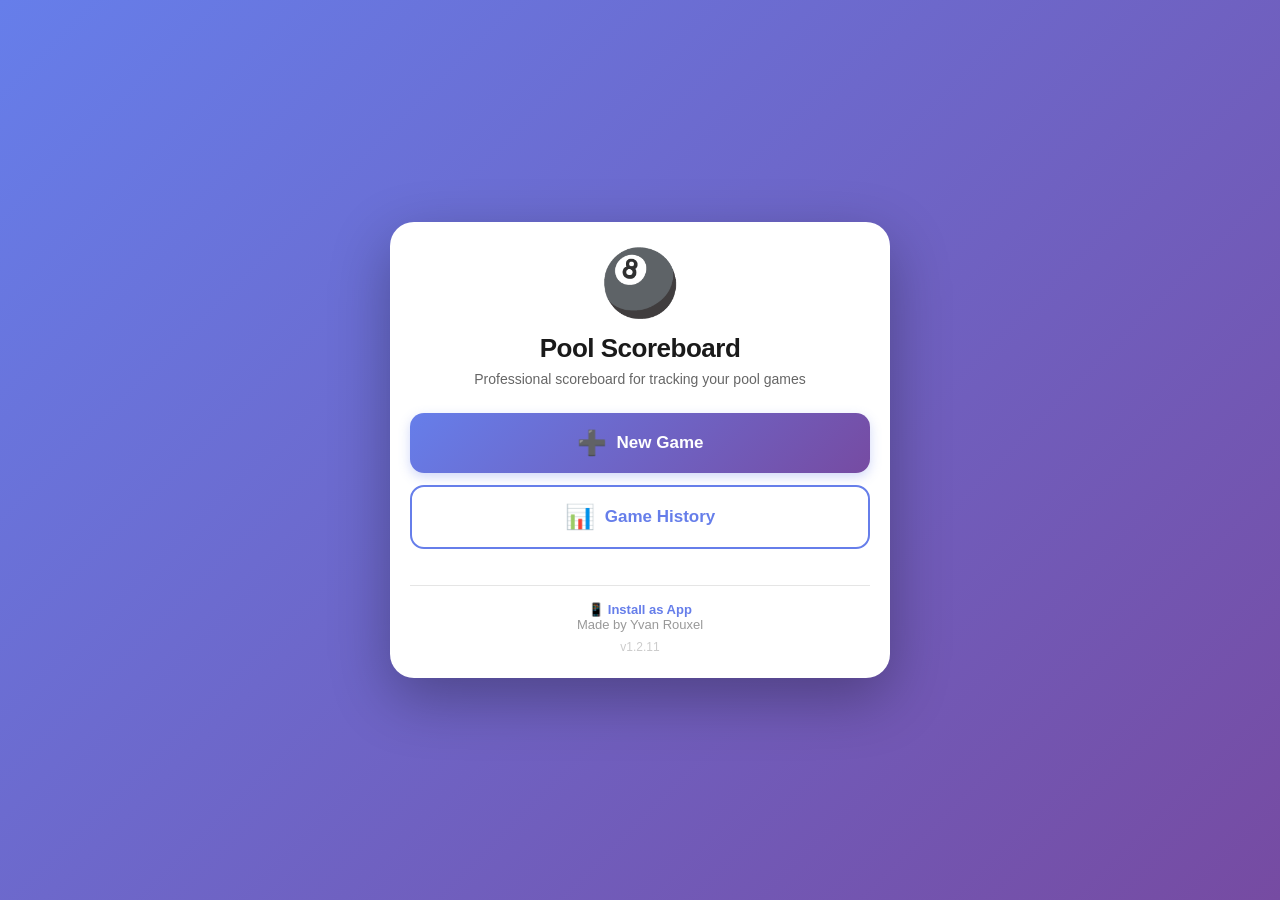
==== index.html @ b5372b84 "Bump version to v1.2.11" ====
<!DOCTYPE html>
<html lang="en">
<head>
    <meta charset="UTF-8">
    <meta name="viewport" content="width=device-width, initial-scale=1.0, viewport-fit=cover">
    <title>Pool Scoreboard</title>
    <meta name="description" content="Professional pool scoreboard for tracking 8-ball, 9-ball, 10-ball, and more">
    <meta name="author" content="Yvan Rouxel">
    <meta name="theme-color" content="#667eea">
    <link rel="manifest" href="manifest.json">
    <link rel="apple-touch-icon" href="icon-192.png">
    <link rel="stylesheet" href="shared.css">
    <style>
        body {
            font-family: -apple-system, BlinkMacSystemFont, 'Segoe UI', Roboto, 'Helvetica Neue', Arial, sans-serif;
            background: linear-gradient(135deg, #667eea 0%, #764ba2 100%);
            height: 100vh;
            height: 100dvh;
            display: flex;
            justify-content: center;
            align-items: center;
            padding: 16px;
            overflow: hidden;
        }
        
        .container {
            background: white;
            border-radius: 24px;
            padding: 24px 20px;
            width: 100%;
            max-width: 500px;
            box-shadow: 0 20px 60px rgba(0,0,0,0.3);
            display: flex;
            flex-direction: column;
            justify-content: center;
        }
        
        .logo {
            text-align: center;
            font-size: 64px;
            margin-bottom: 12px;
        }
        
        h1 {
            color: #1a1a1a;
            text-align: center;
            font-size: 26px;
            font-weight: 700;
            letter-spacing: -0.5px;
            margin-bottom: 6px;
        }
        
        .subtitle {
            text-align: center;
            color: #666;
            margin-bottom: 24px;
            font-size: 14px;
            line-height: 1.3;
        }
        
        .button {
            width: 100%;
            padding: 16px;
            border-radius: 14px;
            border: none;
            font-size: 17px;
            font-weight: 600;
            cursor: pointer;
            transition: all 0.2s;
            margin-bottom: 12px;
            display: flex;
            align-items: center;
            justify-content: center;
            gap: 10px;
            min-height: 56px;
            box-shadow: 0 4px 12px rgba(102, 126, 234, 0.3);
        }
        
        .button-primary {
            background: linear-gradient(135deg, #667eea 0%, #764ba2 100%);
            color: white;
        }
        
        .button-secondary {
            background: white;
            color: #667eea;
            border: 2px solid #667eea;
            box-shadow: none;
        }
        
        .button:active {
            transform: scale(0.98);
        }
        
        .button-primary:active {
            box-shadow: 0 2px 8px rgba(102, 126, 234, 0.3);
        }
        
        .button-icon {
            font-size: 24px;
        }
        
        .footer {
            margin-top: 24px;
            text-align: center;
            color: #999;
            font-size: 13px;
            padding-top: 16px;
            border-top: 1px solid #e5e5e5;
        }
        
        .install-link {
            color: #667eea;
            text-decoration: none;
            font-weight: 600;
            cursor: pointer;
        }
        
        .install-link:hover {
            text-decoration: underline;
        }
        
        /* Extends the shared .modal rule with page-specific scroll behavior */
        .modal {
            padding: 16px;
            overflow-y: auto;
        }
        
        .modal-content {
            background: white;
            border-radius: 24px;
            padding: 28px;
            max-width: 500px;
            width: 100%;
            max-height: 90vh;
            overflow-y: auto;
        }
        
        .modal-header {
            display: flex;
            justify-content: space-between;
            align-items: center;
            margin-bottom: 20px;
        }
        
        .modal-title {
            font-size: 22px;
            font-weight: 700;
            color: #1a1a1a;
        }
        
        .close-btn {
            background: none;
            border: none;
            font-size: 28px;
            color: #666;
            cursor: pointer;
            padding: 0;
            width: 32px;
            height: 32px;
            display: flex;
            align-items: center;
            justify-content: center;
            border-radius: 50%;
            transition: background 0.2s;
        }
        
        .close-btn:hover {
            background: #f0f0f0;
        }
        
        .platform-section {
            margin-bottom: 24px;
        }
        
        .platform-title {
            font-size: 18px;
            font-weight: 700;
            color: #667eea;
            margin-bottom: 12px;
            display: flex;
            align-items: center;
            gap: 8px;
        }
        
        .instruction-step {
            margin-bottom: 12px;
            padding-left: 24px;
            position: relative;
            line-height: 1.5;
            color: #333;
        }
        
        .step-number {
            position: absolute;
            left: 0;
            top: 0;
            width: 20px;
            height: 20px;
            background: #667eea;
            color: white;
            border-radius: 50%;
            display: flex;
            align-items: center;
            justify-content: center;
            font-size: 12px;
            font-weight: 700;
        }
        
        .note {
            background: #f0f0f0;
            padding: 12px;
            border-radius: 8px;
            margin-top: 16px;
            font-size: 14px;
            color: #666;
            line-height: 1.5;
        }
        
        .icon-example {
            font-size: 20px;
        }
    </style>
</head>
<body>
    <div class="container">
        <div class="logo">🎱</div>
        <h1>Pool Scoreboard</h1>
        <p class="subtitle">Professional scoreboard for tracking your pool games</p>
        
        <button class="button button-primary" onclick="window.location.href='new-game.html'">
            <span class="button-icon">➕</span>
            <span>New Game</span>
        </button>
        
        <button class="button button-secondary" onclick="window.location.href='history.html'">
            <span class="button-icon">📊</span>
            <span>Game History</span>
        </button>
        
        <div class="footer">
            <a class="install-link" onclick="openInstallModal()">📱 Install as App</a>
            <br>
            Made by Yvan Rouxel
            <br>
            <span id="version" style="font-size: 12px; color: #ccc; margin-top: 8px; display: block;">v1.2.11</span>
        </div>
    </div>
    
    <div class="modal" id="installModal">
        <div class="modal-content">
            <div class="modal-header">
                <div class="modal-title">Install as App</div>
                <button class="close-btn" onclick="closeInstallModal()">×</button>
            </div>
            
            <div class="platform-section">
                <div class="platform-title">
                    <span>🍎</span>
                    <span>iOS (iPhone/iPad)</span>
                </div>
                <div class="instruction-step">
                    <div class="step-number">1</div>
                    Open this page in <strong>Safari</strong> browser
                </div>
                <div class="instruction-step">
                    <div class="step-number">2</div>
                    Tap the <strong>Share</strong> button <span class="icon-example">⎋</span> at the bottom of the screen
                </div>
                <div class="instruction-step">
                    <div class="step-number">3</div>
                    Scroll down and tap <strong>"Add to Home Screen"</strong>
                </div>
                <div class="instruction-step">
                    <div class="step-number">4</div>
                    Tap <strong>"Add"</strong> in the top right corner
                </div>
                <div class="note">
                    💡 The app icon will appear on your home screen. Open it like any other app!
                </div>
            </div>
            
            <div class="platform-section">
                <div class="platform-title">
                    <span>🤖</span>
                    <span>Android</span>
                </div>
                <div class="instruction-step">
                    <div class="step-number">1</div>
                    Open this page in <strong>Chrome</strong> browser
                </div>
                <div class="instruction-step">
                    <div class="step-number">2</div>
                    Tap the <strong>three dots menu</strong> <span class="icon-example">⋮</span> in the top right
                </div>
                <div class="instruction-step">
                    <div class="step-number">3</div>
                    Select <strong>"Add to Home screen"</strong> or <strong>"Install app"</strong>
                </div>
                <div class="instruction-step">
                    <div class="step-number">4</div>
                    Confirm by tapping <strong>"Add"</strong> or <strong>"Install"</strong>
                </div>
                <div class="note">
                    💡 You can also tap the install banner that appears at the bottom of the screen!
                </div>
            </div>
        </div>
    </div>
    
    <script>
        const APP_VERSION = '1.2.11';

        function openInstallModal() {
            document.getElementById('installModal').classList.add('show');
        }
        
        function closeInstallModal() {
            document.getElementById('installModal').classList.remove('show');
        }

        document.getElementById('version').textContent = `v${APP_VERSION}`;
        
        // Close modal when clicking outside
        document.getElementById('installModal').addEventListener('click', function(e) {
            if (e.target === this) {
                closeInstallModal();
            }
        });

        // Hide install link if app is already installed (running in standalone mode)
        if (window.matchMedia('(display-mode: standalone)').matches || window.navigator.standalone === true) {
            const installLink = document.querySelector('.install-link');
            if (installLink) {
                installLink.style.display = 'none';
            }
        }
    </script>
    <script src="shared.js"></script>
</body>
</html>
---- shared.css ----
/* Shared base styles used across all Pool Scoreboard pages */

html {
    background: #667eea;
}

* {
    margin: 0;
    padding: 0;
    box-sizing: border-box;
    -webkit-tap-highlight-color: transparent;
}

.back-button {
    position: absolute;
    top: 16px;
    left: 16px;
    width: 44px;
    height: 44px;
    border-radius: 50%;
    background: #667eea;
    color: white;
    border: none;
    font-size: 20px;
    font-weight: bold;
    cursor: pointer;
    display: flex;
    align-items: center;
    justify-content: center;
    box-shadow: 0 2px 8px rgba(0, 0, 0, 0.15);
    transition: all 0.2s;
}

.back-button:active {
    transform: scale(0.95);
    background: #764ba2;
}

.modal {
    display: none;
    position: fixed;
    top: 0;
    left: 0;
    width: 100%;
    height: 100%;
    background: rgba(0, 0, 0, 0.7);
    justify-content: center;
    align-items: center;
    z-index: 1000;
}

.modal.show {
    display: flex;
}

.modal-buttons {
    display: flex;
    gap: 12px;
}

.modal-btn {
    flex: 1;
    padding: 16px;
    border-radius: 12px;
    border: none;
    font-size: 16px;
    font-weight: 600;
    cursor: pointer;
}

.modal-btn-secondary {
    background: #e5e5e5;
    color: #333;
}
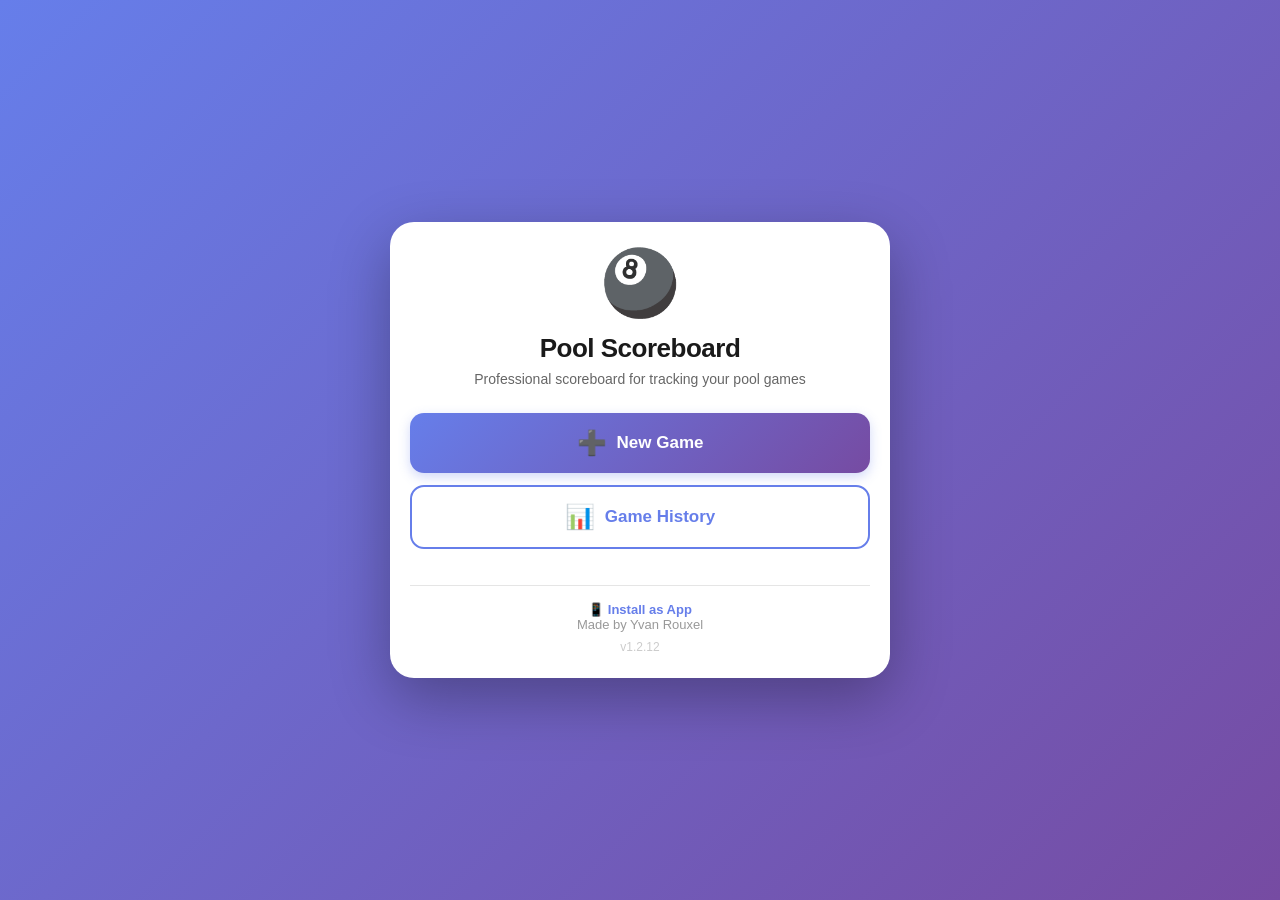
==== commit 8d4e7e9a: "Bump version to v1.2.12" ====
--- a/index.html
+++ b/index.html
@@ -243,7 +243,7 @@
             <br>
             Made by Yvan Rouxel
             <br>
-            <span id="version" style="font-size: 12px; color: #ccc; margin-top: 8px; display: block;">v1.2.11</span>
+            <span id="version" style="font-size: 12px; color: #ccc; margin-top: 8px; display: block;">v1.2.12</span>
         </div>
     </div>
     
@@ -309,7 +309,7 @@
     </div>
     
     <script>
-        const APP_VERSION = '1.2.11';
+        const APP_VERSION = '1.2.12';
 
         function openInstallModal() {
             document.getElementById('installModal').classList.add('show');
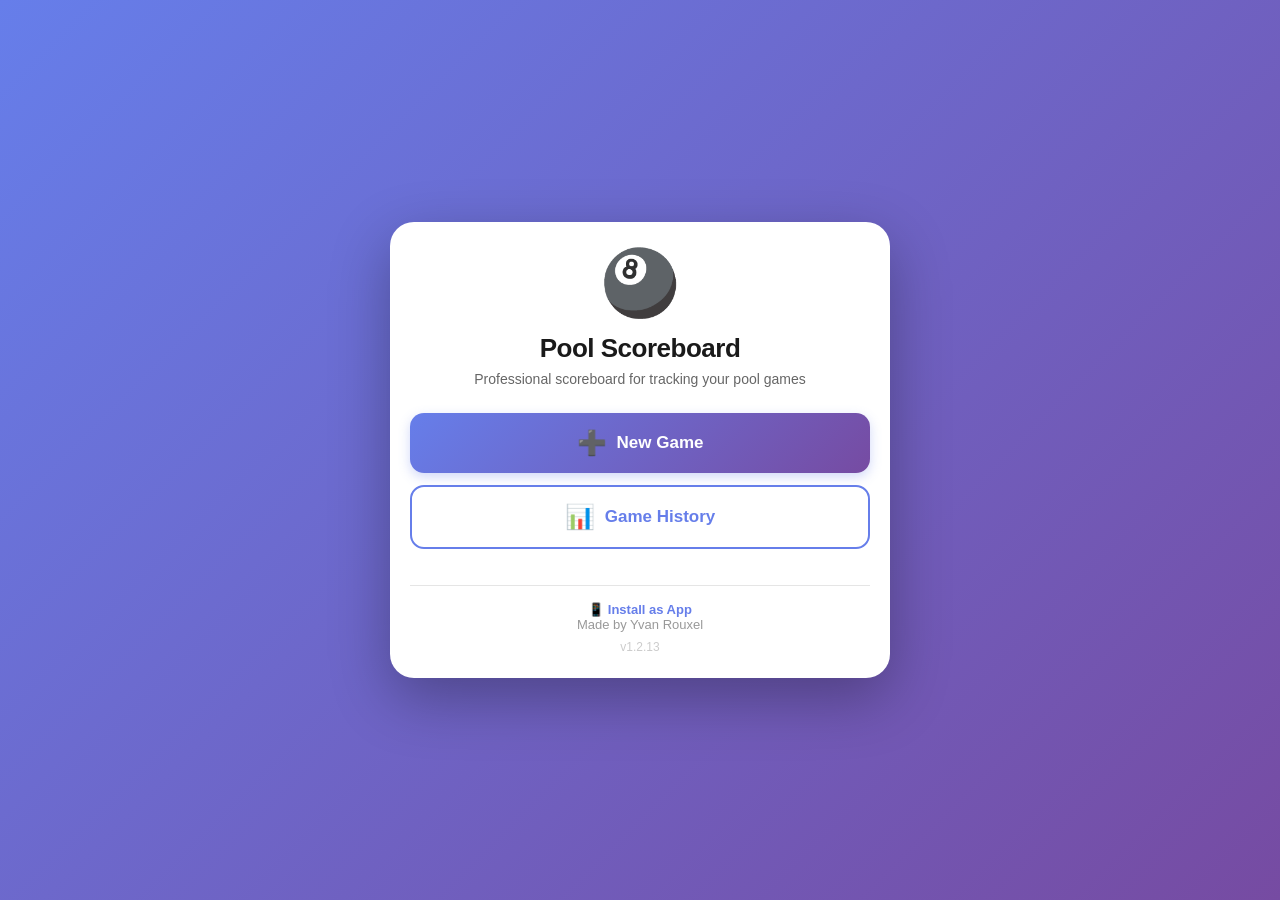
==== commit 7f50b7db: "Bump version to v1.2.13" ====
--- a/index.html
+++ b/index.html
@@ -243,7 +243,7 @@
             <br>
             Made by Yvan Rouxel
             <br>
-            <span id="version" style="font-size: 12px; color: #ccc; margin-top: 8px; display: block;">v1.2.12</span>
+            <span id="version" style="font-size: 12px; color: #ccc; margin-top: 8px; display: block;">v1.2.13</span>
         </div>
     </div>
     
@@ -309,7 +309,7 @@
     </div>
     
     <script>
-        const APP_VERSION = '1.2.12';
+        const APP_VERSION = '1.2.13';
 
         function openInstallModal() {
             document.getElementById('installModal').classList.add('show');
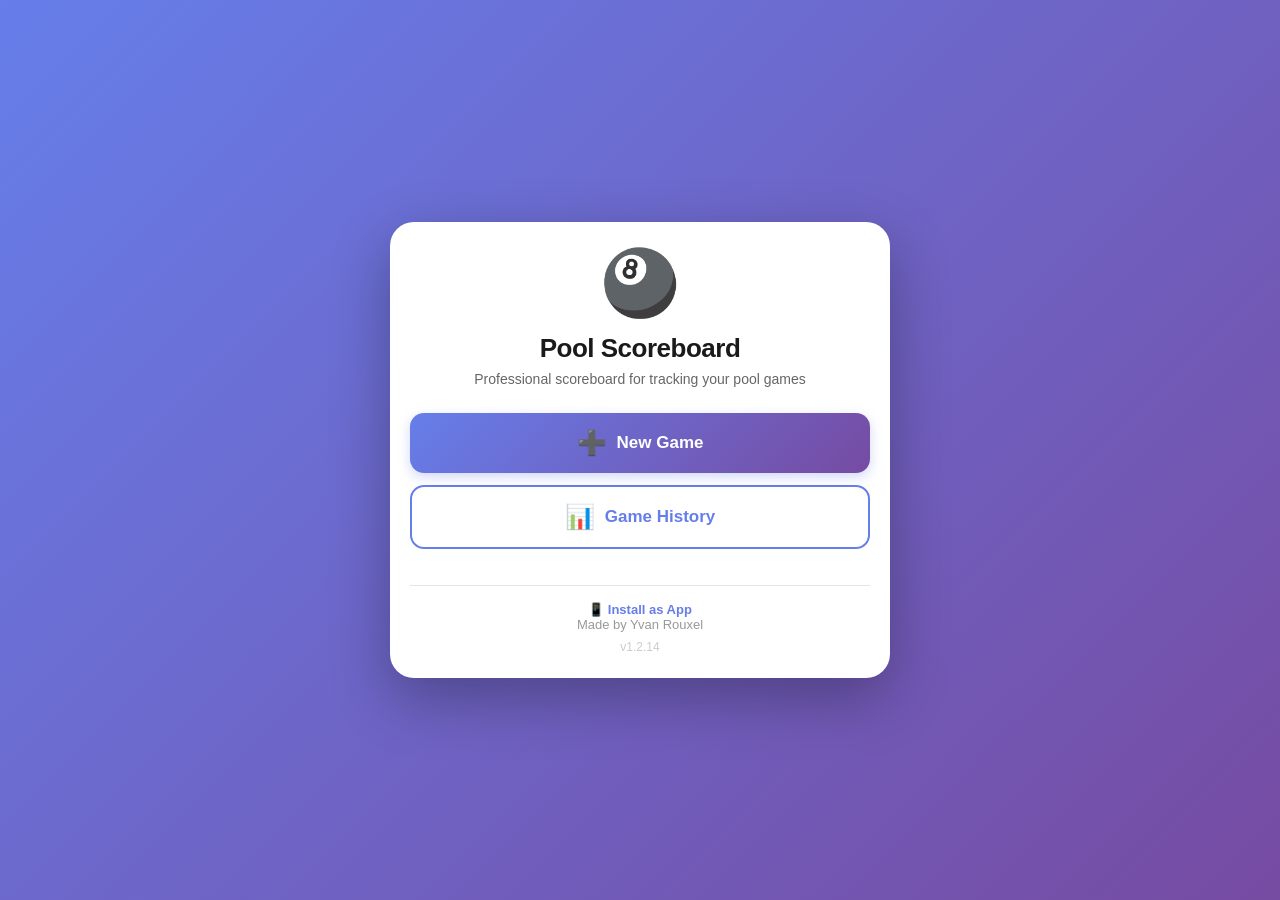
==== commit d00d1e6a: "Bump version to v1.2.14" ====
--- a/index.html
+++ b/index.html
@@ -243,7 +243,7 @@
             <br>
             Made by Yvan Rouxel
             <br>
-            <span id="version" style="font-size: 12px; color: #ccc; margin-top: 8px; display: block;">v1.2.13</span>
+            <span id="version" style="font-size: 12px; color: #ccc; margin-top: 8px; display: block;">v1.2.14</span>
         </div>
     </div>
     
@@ -309,7 +309,7 @@
     </div>
     
     <script>
-        const APP_VERSION = '1.2.13';
+        const APP_VERSION = '1.2.14';
 
         function openInstallModal() {
             document.getElementById('installModal').classList.add('show');
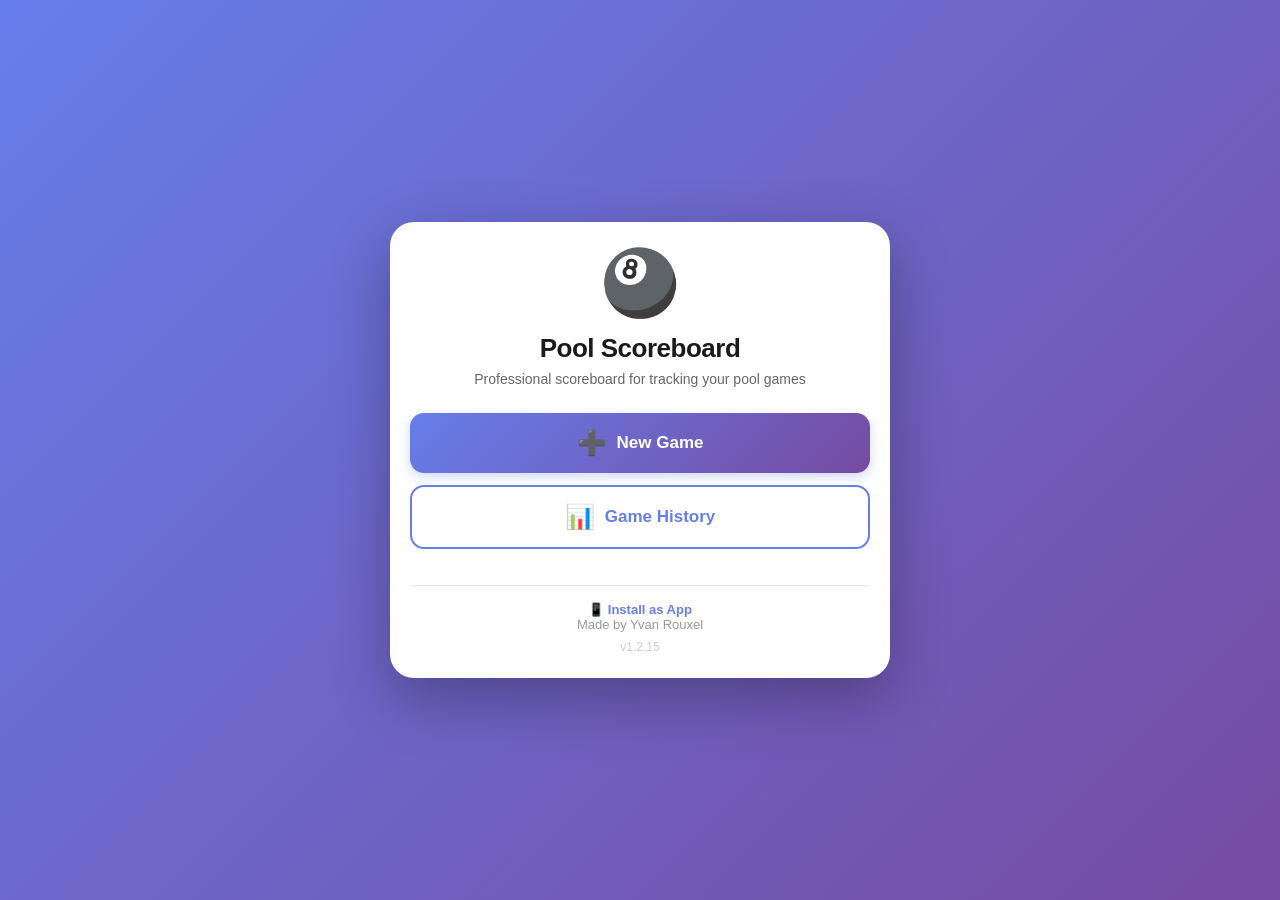
==== commit ea12a303: "Bump version to v1.2.15" ====
--- a/index.html
+++ b/index.html
@@ -243,7 +243,7 @@
             <br>
             Made by Yvan Rouxel
             <br>
-            <span id="version" style="font-size: 12px; color: #ccc; margin-top: 8px; display: block;">v1.2.14</span>
+            <span id="version" style="font-size: 12px; color: #ccc; margin-top: 8px; display: block;">v1.2.15</span>
         </div>
     </div>
     
@@ -309,7 +309,7 @@
     </div>
     
     <script>
-        const APP_VERSION = '1.2.14';
+        const APP_VERSION = '1.2.15';
 
         function openInstallModal() {
             document.getElementById('installModal').classList.add('show');
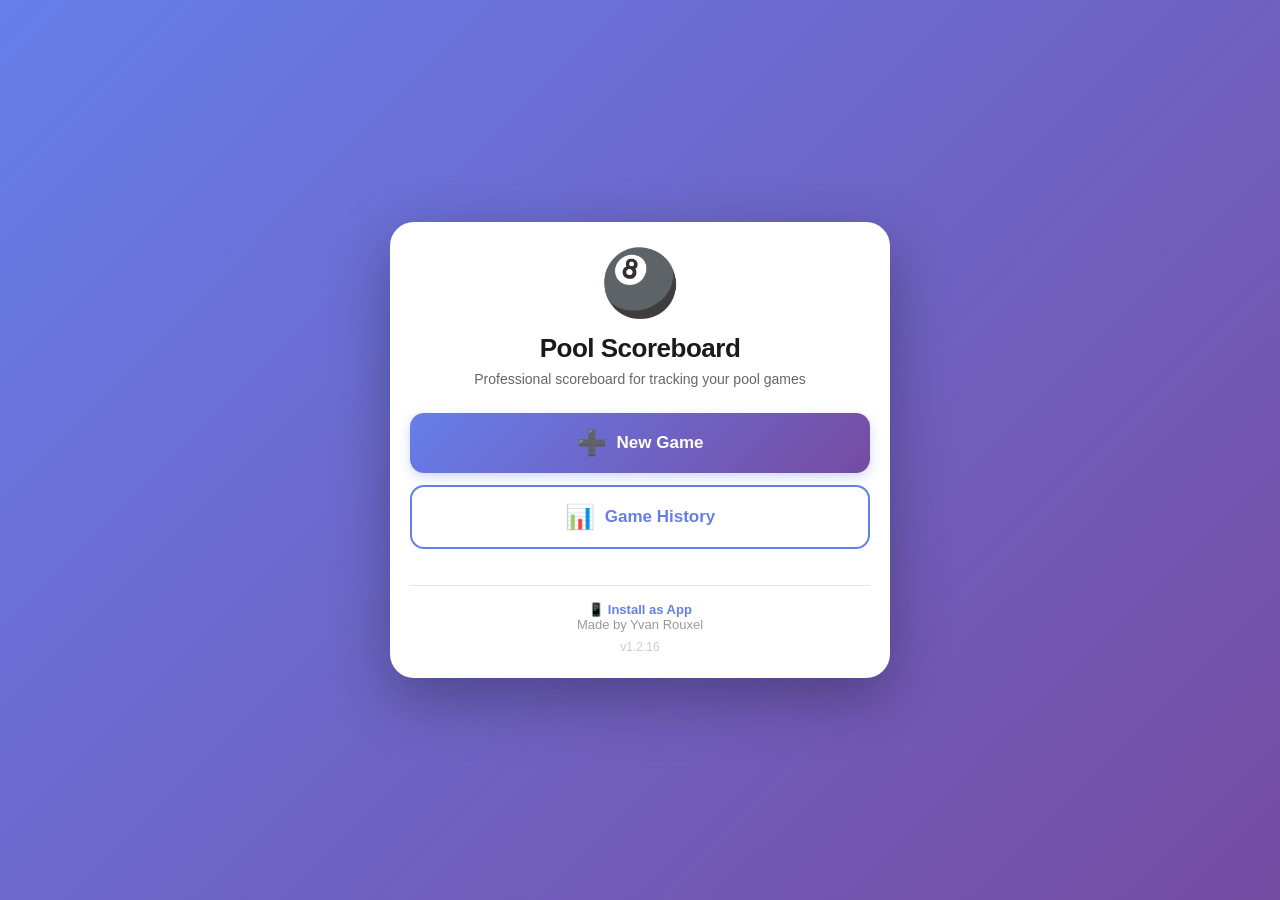
==== commit 779f2fb3: "Bump version to v1.2.16" ====
--- a/index.html
+++ b/index.html
@@ -243,7 +243,7 @@
             <br>
             Made by Yvan Rouxel
             <br>
-            <span id="version" style="font-size: 12px; color: #ccc; margin-top: 8px; display: block;">v1.2.15</span>
+            <span id="version" style="font-size: 12px; color: #ccc; margin-top: 8px; display: block;">v1.2.16</span>
         </div>
     </div>
     
@@ -309,7 +309,7 @@
     </div>
     
     <script>
-        const APP_VERSION = '1.2.15';
+        const APP_VERSION = '1.2.16';
 
         function openInstallModal() {
             document.getElementById('installModal').classList.add('show');
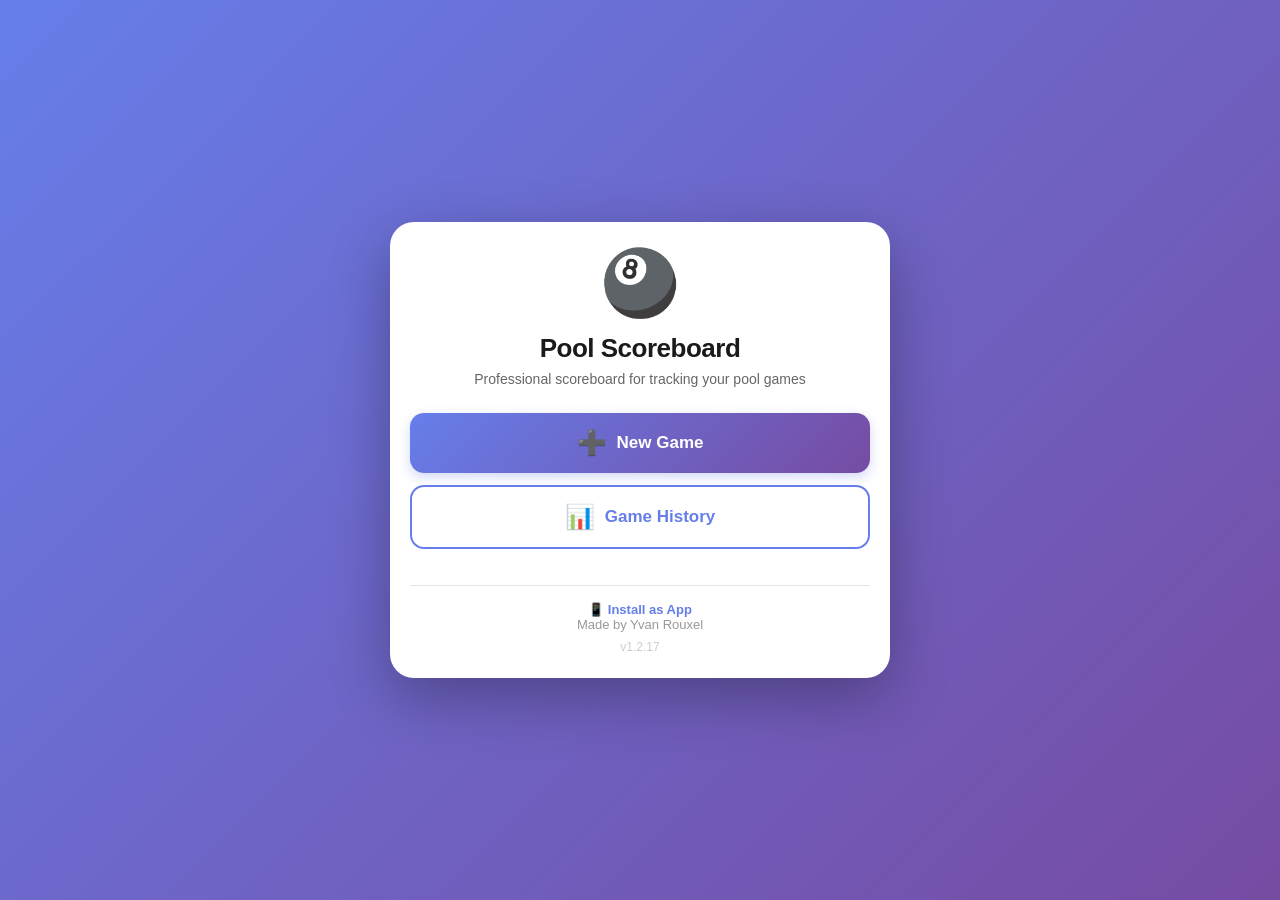
==== commit 7679a699: "Bump version to v1.2.17" ====
--- a/index.html
+++ b/index.html
@@ -243,7 +243,7 @@
             <br>
             Made by Yvan Rouxel
             <br>
-            <span id="version" style="font-size: 12px; color: #ccc; margin-top: 8px; display: block;">v1.2.16</span>
+            <span id="version" style="font-size: 12px; color: #ccc; margin-top: 8px; display: block;">v1.2.17</span>
         </div>
     </div>
     
@@ -309,7 +309,7 @@
     </div>
     
     <script>
-        const APP_VERSION = '1.2.16';
+        const APP_VERSION = '1.2.17';
 
         function openInstallModal() {
             document.getElementById('installModal').classList.add('show');
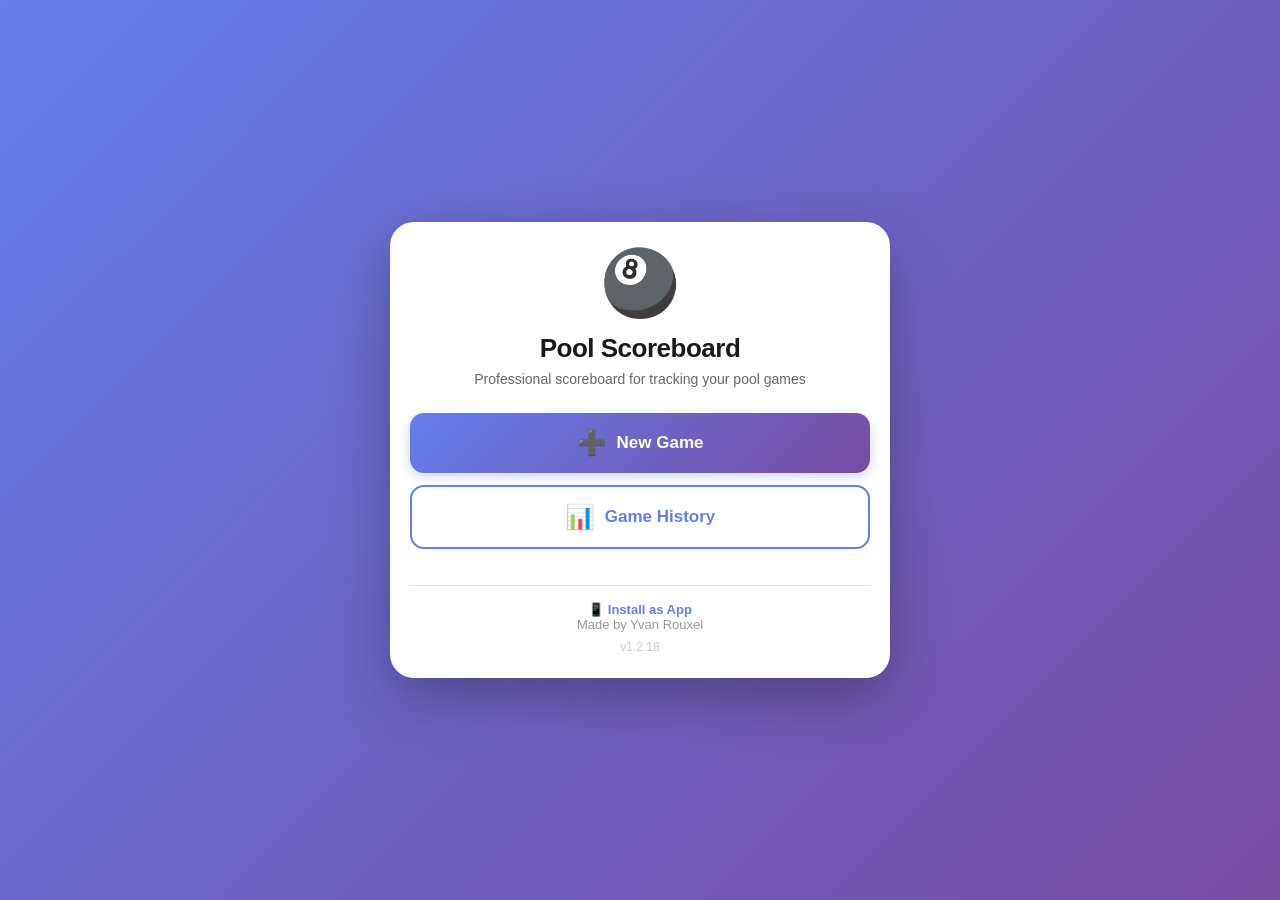
==== commit 4759405f: "Bump version to v1.2.18" ====
--- a/index.html
+++ b/index.html
@@ -243,7 +243,7 @@
             <br>
             Made by Yvan Rouxel
             <br>
-            <span id="version" style="font-size: 12px; color: #ccc; margin-top: 8px; display: block;">v1.2.17</span>
+            <span id="version" style="font-size: 12px; color: #ccc; margin-top: 8px; display: block;">v1.2.18</span>
         </div>
     </div>
     
@@ -309,7 +309,7 @@
     </div>
     
     <script>
-        const APP_VERSION = '1.2.17';
+        const APP_VERSION = '1.2.18';
 
         function openInstallModal() {
             document.getElementById('installModal').classList.add('show');
